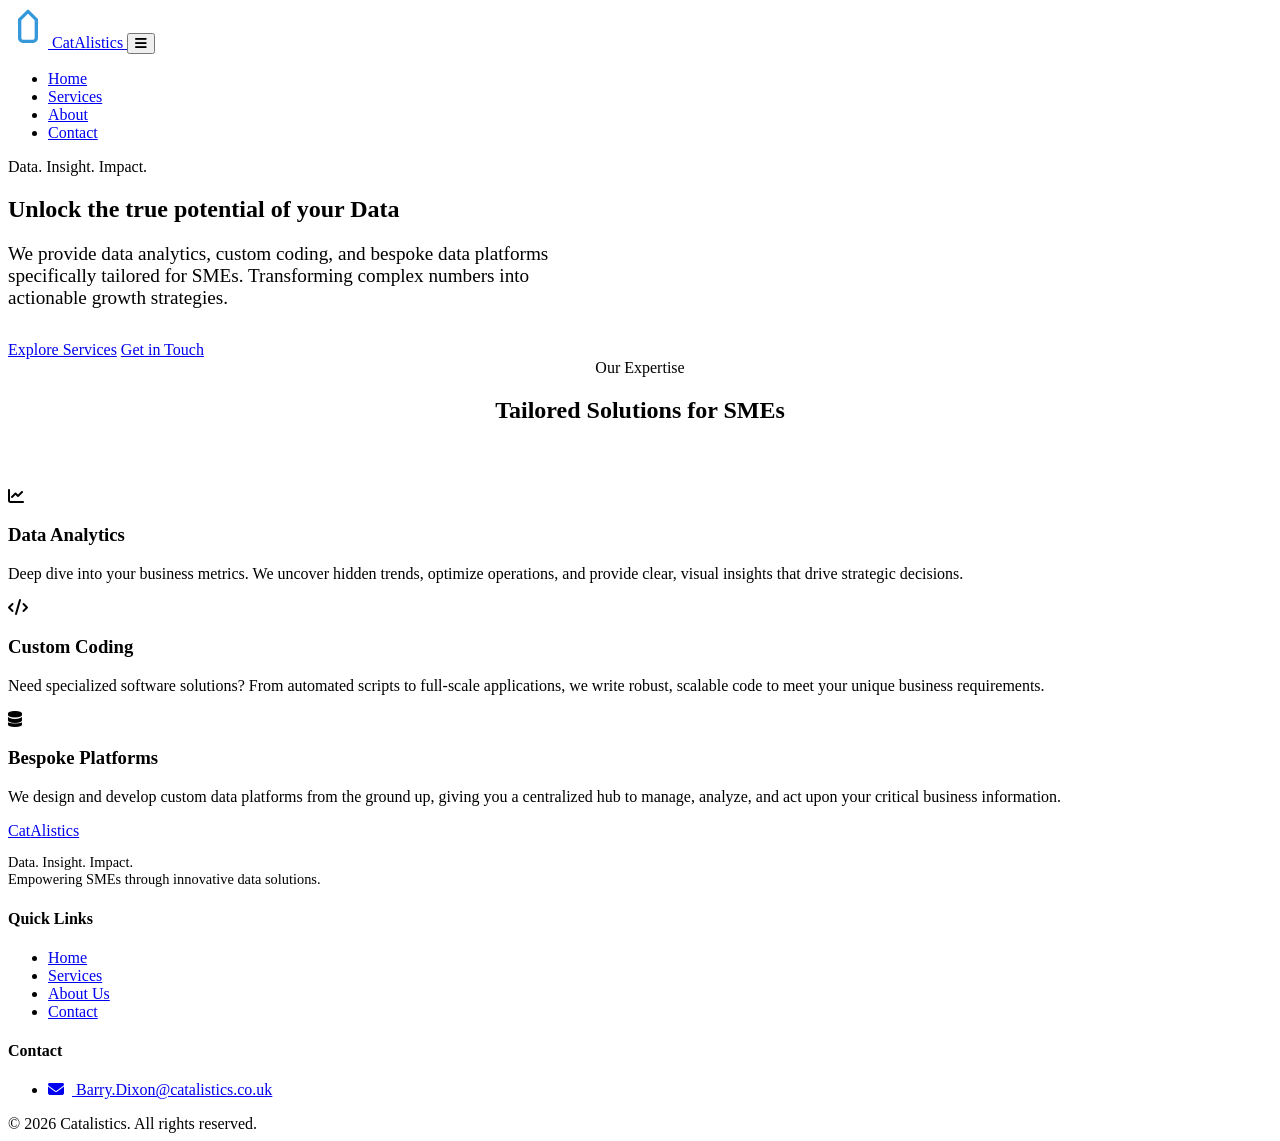
==== index.html @ c57a0eb7 "Create index.html" ====
<!DOCTYPE html>
<html lang="en">
<head>
    <meta charset="UTF-8">
    <meta name="viewport" content="width=device-width, initial-scale=1.0">
    <meta name="description" content="Catalistics - Data Analytics, Coding and Bespoke Data Platforms for SMEs.">
    <title>Catalistics | Data. Insight. Impact.</title>
    <!-- FontAwesome for Icons -->
    <link rel="stylesheet" href="https://cdnjs.cloudflare.com/ajax/libs/font-awesome/6.4.0/css/all.min.css">
    <!-- Custom CSS -->
    <link rel="stylesheet" href="assets/css/style.css">
</head>
<body>
    <header>
        <div class="container nav-container">
            <a href="index.html" class="logo">
                <img src="assets/img/logo.png" alt="Catalistics Logo" onerror="this.src='[data-uri]'">
                Cat<span>A</span>listics
            </a>
            <button class="mobile-menu-btn" aria-label="Toggle navigation">
                <i class="fas fa-bars"></i>
            </button>
            <ul class="nav-links">
                <li><a href="index.html">Home</a></li>
                <li><a href="services.html">Services</a></li>
                <li><a href="about.html">About</a></li>
                <li><a href="contact.html">Contact</a></li>
            </ul>
        </div>
    </header>

    <main>
        <!-- Hero Section -->
        <section class="hero">
            <div class="container">
                <div class="hero-content">
                    <span class="hero-subtitle">Data. Insight. Impact.</span>
                    <h1>Unlock the true potential of your <span class="highlight">Data</span></h1>
                    <p style="font-size: 1.2rem; margin-bottom: 2rem; max-width: 600px;">
                        We provide data analytics, custom coding, and bespoke data platforms specifically tailored for SMEs. Transforming complex numbers into actionable growth strategies.
                    </p>
                    <div class="hero-buttons">
                        <a href="services.html" class="btn btn-primary">Explore Services</a>
                        <a href="contact.html" class="btn btn-outline">Get in Touch</a>
                    </div>
                </div>
            </div>
        </section>

        <!-- Features Overview Section -->
        <section class="section">
            <div class="container">
                <div style="text-align: center; margin-bottom: 4rem;">
                    <span class="hero-subtitle" style="justify-content: center; display: flex;">Our Expertise</span>
                    <h2>Tailored Solutions for SMEs</h2>
                </div>
                
                <div class="features-grid">
                    <div class="feature-card">
                        <div class="feature-icon">
                            <i class="fas fa-chart-line"></i>
                        </div>
                        <h3>Data Analytics</h3>
                        <p>Deep dive into your business metrics. We uncover hidden trends, optimize operations, and provide clear, visual insights that drive strategic decisions.</p>
                    </div>
                    
                    <div class="feature-card">
                        <div class="feature-icon">
                            <i class="fas fa-code"></i>
                        </div>
                        <h3>Custom Coding</h3>
                        <p>Need specialized software solutions? From automated scripts to full-scale applications, we write robust, scalable code to meet your unique business requirements.</p>
                    </div>
                    
                    <div class="feature-card">
                        <div class="feature-icon">
                            <i class="fas fa-database"></i>
                        </div>
                        <h3>Bespoke Platforms</h3>
                        <p>We design and develop custom data platforms from the ground up, giving you a centralized hub to manage, analyze, and act upon your critical business information.</p>
                    </div>
                </div>
            </div>
        </section>
    </main>

    <footer>
        <div class="container">
            <div class="footer-content">
                <div class="footer-col">
                    <a href="index.html" class="logo" style="margin-bottom: 1rem;">Cat<span>A</span>listics</a>
                    <p style="font-size: 0.9rem;">Data. Insight. Impact.<br>Empowering SMEs through innovative data solutions.</p>
                </div>
                <div class="footer-col">
                    <h4>Quick Links</h4>
                    <ul class="footer-links">
                        <li><a href="index.html">Home</a></li>
                        <li><a href="services.html">Services</a></li>
                        <li><a href="about.html">About Us</a></li>
                        <li><a href="contact.html">Contact</a></li>
                    </ul>
                </div>
                <div class="footer-col">
                    <h4>Contact</h4>
                    <ul class="footer-links">
                        <li><a href="mailto:Barry.Dixon@catalistics.co.uk"><i class="fas fa-envelope" style="margin-right: 8px;"></i> Barry.Dixon@catalistics.co.uk</a></li>
                    </ul>
                </div>
            </div>
            <div class="footer-bottom">
                &copy; <script>document.write(new Date().getFullYear())</script> Catalistics. All rights reserved.
            </div>
        </div>
    </footer>

    <!-- Custom JS -->
    <script src="assets/js/script.js"></script>
</body>
</html>
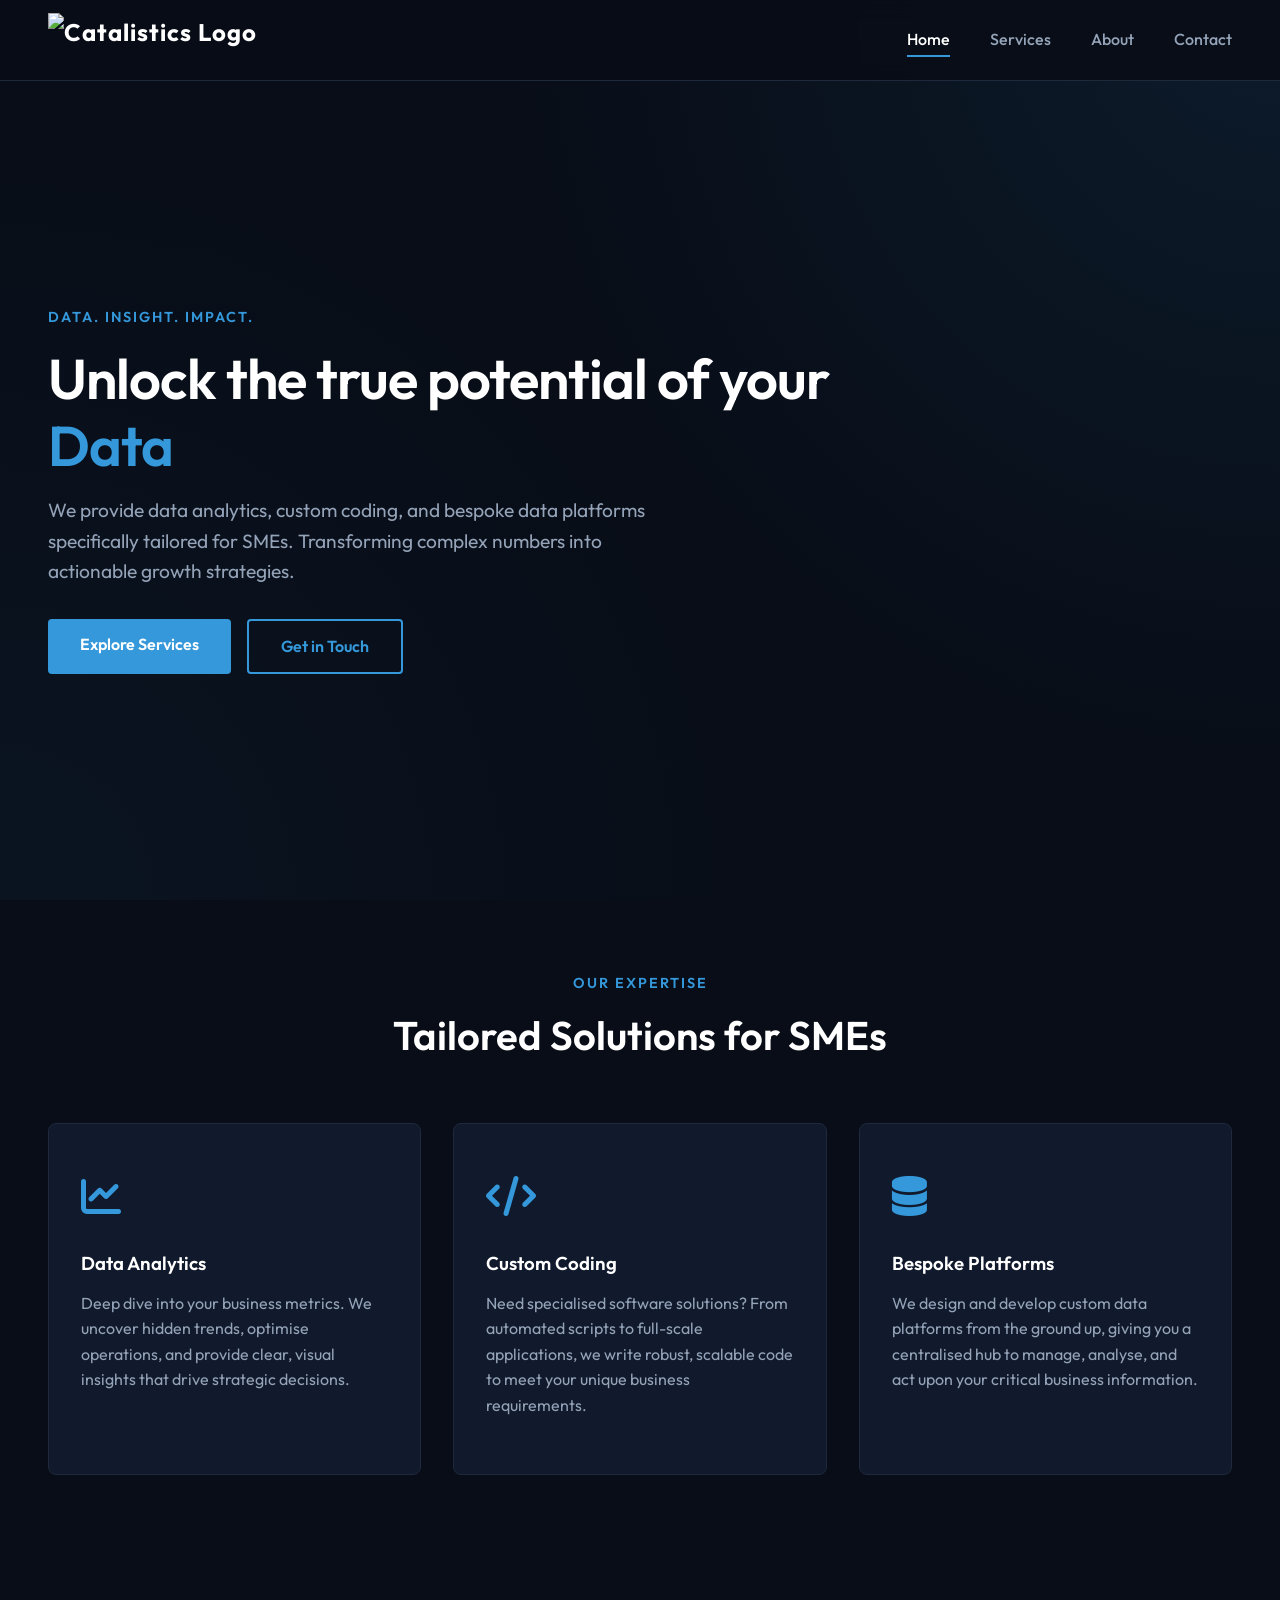
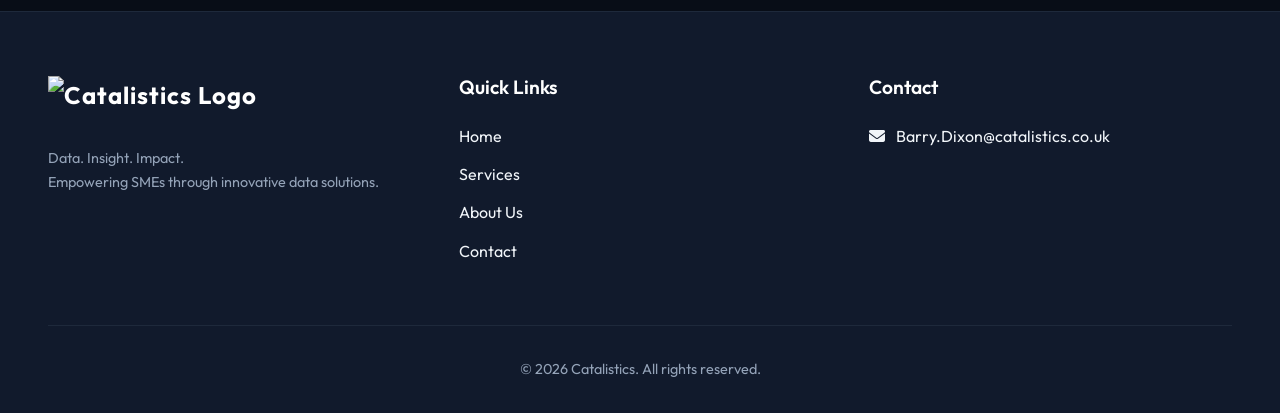
==== commit d3d59159: "Update index.html" ====
--- a/index.html
+++ b/index.html
@@ -14,8 +14,7 @@
     <header>
         <div class="container nav-container">
             <a href="index.html" class="logo">
-                <img src="assets/img/logo.png" alt="Catalistics Logo" onerror="this.src='[data-uri]'">
-                Cat<span>A</span>listics
+                <img src="assets/img/logo.png" alt="Catalistics Logo">
             </a>
             <button class="mobile-menu-btn" aria-label="Toggle navigation">
                 <i class="fas fa-bars"></i>
@@ -61,7 +60,7 @@
                             <i class="fas fa-chart-line"></i>
                         </div>
                         <h3>Data Analytics</h3>
-                        <p>Deep dive into your business metrics. We uncover hidden trends, optimize operations, and provide clear, visual insights that drive strategic decisions.</p>
+                        <p>Deep dive into your business metrics. We uncover hidden trends, optimise operations, and provide clear, visual insights that drive strategic decisions.</p>
                     </div>
                     
                     <div class="feature-card">
@@ -69,7 +68,7 @@
                             <i class="fas fa-code"></i>
                         </div>
                         <h3>Custom Coding</h3>
-                        <p>Need specialized software solutions? From automated scripts to full-scale applications, we write robust, scalable code to meet your unique business requirements.</p>
+                        <p>Need specialised software solutions? From automated scripts to full-scale applications, we write robust, scalable code to meet your unique business requirements.</p>
                     </div>
                     
                     <div class="feature-card">
@@ -77,7 +76,7 @@
                             <i class="fas fa-database"></i>
                         </div>
                         <h3>Bespoke Platforms</h3>
-                        <p>We design and develop custom data platforms from the ground up, giving you a centralized hub to manage, analyze, and act upon your critical business information.</p>
+                        <p>We design and develop custom data platforms from the ground up, giving you a centralised hub to manage, analyse, and act upon your critical business information.</p>
                     </div>
                 </div>
             </div>
@@ -88,7 +87,9 @@
         <div class="container">
             <div class="footer-content">
                 <div class="footer-col">
-                    <a href="index.html" class="logo" style="margin-bottom: 1rem;">Cat<span>A</span>listics</a>
+                    <a href="index.html" class="logo" style="margin-bottom: 1rem;">
+                        <img src="assets/img/logo.png" alt="Catalistics Logo">
+                    </a>
                     <p style="font-size: 0.9rem;">Data. Insight. Impact.<br>Empowering SMEs through innovative data solutions.</p>
                 </div>
                 <div class="footer-col">
--- a/assets/css/style.css
+++ b/assets/css/style.css
@@ -0,0 +1,471 @@
+@import url('https://fonts.googleapis.com/css2?family=Outfit:wght@300;400;500;600;700&display=swap');
+
+:root {
+    --color-bg: #080D17;
+    --color-bg-alt: #111A2C;
+    --color-accent: #3498DB;
+    --color-accent-hover: #2980B9;
+    --color-text: #F1F5F9;
+    --color-text-muted: #94A3B8;
+    --color-border: #1E293B;
+    
+    --font-primary: 'Outfit', sans-serif;
+    
+    --transition: all 0.3s ease;
+}
+
+* {
+    margin: 0;
+    padding: 0;
+    box-sizing: border-box;
+}
+
+body {
+    font-family: var(--font-primary);
+    background-color: var(--color-bg);
+    color: var(--color-text);
+    line-height: 1.6;
+    overflow-x: hidden;
+}
+
+a {
+    color: var(--color-text);
+    text-decoration: none;
+    transition: var(--transition);
+}
+
+a:hover {
+    color: var(--color-accent);
+}
+
+ul {
+    list-style: none;
+}
+
+/* Typography */
+h1, h2, h3, h4, h5, h6 {
+    font-weight: 600;
+    line-height: 1.2;
+    margin-bottom: 1rem;
+    color: #ffffff;
+}
+
+h1 {
+    font-size: 3.5rem;
+    letter-spacing: -1px;
+}
+
+h2 {
+    font-size: 2.5rem;
+}
+
+p {
+    margin-bottom: 1rem;
+    color: var(--color-text-muted);
+}
+
+.highlight {
+    color: var(--color-accent);
+}
+
+/* Layout */
+.container {
+    max-width: 1600px;
+    width: 95%;
+    margin: 0 auto;
+    padding: 0 1rem;
+}
+
+.section {
+    padding: 4.5rem 0;
+}
+
+/* Header & Nav */
+header {
+    background-color: rgba(8, 13, 23, 0.9);
+    backdrop-filter: blur(10px);
+    position: fixed;
+    width: 100%;
+    top: 0;
+    z-index: 1000;
+    border-bottom: 1px solid var(--color-border);
+}
+
+.nav-container {
+    display: flex;
+    justify-content: space-between;
+    align-items: center;
+    height: 80px;
+}
+
+.logo {
+    display: flex;
+    align-items: center;
+    gap: 10px;
+    font-size: 1.5rem;
+    font-weight: 700;
+    letter-spacing: 1px;
+    color: #fff !important;
+}
+
+.logo span {
+    color: var(--color-accent);
+}
+
+.logo img {
+    height: 55px;
+    width: auto;
+}
+
+.nav-links {
+    display: flex;
+    gap: 2.5rem;
+}
+
+.nav-links li a {
+    font-weight: 500;
+    font-size: 1rem;
+    padding: 0.5rem 0;
+    position: relative;
+    color: var(--color-text-muted);
+}
+
+.nav-links li a:hover,
+.nav-links li a.active {
+    color: #fff;
+}
+
+.nav-links li a::after {
+    content: '';
+    position: absolute;
+    width: 0;
+    height: 2px;
+    bottom: 0;
+    left: 0;
+    background-color: var(--color-accent);
+    transition: var(--transition);
+}
+
+.nav-links li a:hover::after,
+.nav-links li a.active::after {
+    width: 100%;
+}
+
+.mobile-menu-btn {
+    display: none;
+    background: none;
+    border: none;
+    color: var(--color-text);
+    font-size: 1.5rem;
+    cursor: pointer;
+}
+
+/* Buttons */
+.btn {
+    display: inline-block;
+    padding: 0.8rem 2rem;
+    border-radius: 4px;
+    font-weight: 600;
+    text-align: center;
+    cursor: pointer;
+    transition: var(--transition);
+    border: none;
+    font-family: var(--font-primary);
+}
+
+.btn-primary {
+    background-color: var(--color-accent);
+    color: #fff;
+}
+
+.btn-primary:hover {
+    background-color: var(--color-accent-hover);
+    color: #fff;
+    transform: translateY(-2px);
+    box-shadow: 0 10px 20px rgba(52, 152, 219, 0.2);
+}
+
+.btn-outline {
+    background-color: transparent;
+    border: 2px solid var(--color-accent);
+    color: var(--color-accent);
+}
+
+.btn-outline:hover {
+    background-color: var(--color-accent);
+    color: #fff;
+}
+
+/* Hero Section */
+.hero {
+    min-height: 100vh;
+    display: flex;
+    align-items: center;
+    padding-top: 80px;
+    background: radial-gradient(circle at top right, rgba(52,152,219,0.1) 0%, transparent 50%),
+                radial-gradient(circle at bottom left, rgba(52,152,219,0.05) 0%, transparent 50%);
+}
+
+.hero-content {
+    max-width: 800px;
+}
+
+.hero-subtitle {
+    text-transform: uppercase;
+    letter-spacing: 2px;
+    font-size: 0.9rem;
+    color: var(--color-accent);
+    font-weight: 600;
+    margin-bottom: 1rem;
+    display: block;
+}
+
+.hero-buttons {
+    display: flex;
+    gap: 1rem;
+    margin-top: 2rem;
+}
+
+/* Features / Services Preview */
+.features-grid {
+    display: grid;
+    grid-template-columns: repeat(auto-fit, minmax(300px, 1fr));
+    gap: 2rem;
+    margin-top: 3rem;
+}
+
+.feature-card {
+    background-color: var(--color-bg-alt);
+    border: 1px solid var(--color-border);
+    border-radius: 8px;
+    padding: 2.5rem 2rem;
+    transition: var(--transition);
+    height: 100%;
+    display: flex;
+    flex-direction: column;
+}
+
+.feature-card:hover {
+    transform: translateY(-5px);
+    border-color: var(--color-accent);
+    box-shadow: 0 10px 30px rgba(0,0,0,0.5);
+}
+
+.feature-icon {
+    font-size: 2.5rem;
+    color: var(--color-accent);
+    margin-bottom: 1.5rem;
+}
+
+.feature-card p {
+    flex-grow: 1;
+}
+
+/* Services Page */
+.page-header {
+    padding: 12rem 0 6rem;
+    text-align: center;
+    background: linear-gradient(to bottom, var(--color-bg-alt), var(--color-bg));
+    border-bottom: 1px solid var(--color-border);
+}
+
+.service-detail {
+    display: flex;
+    align-items: center;
+    gap: 4rem;
+    margin-bottom: 6rem;
+}
+
+.service-detail:nth-child(even) {
+    flex-direction: row-reverse;
+}
+
+.service-text {
+    flex: 1;
+}
+
+.service-visual {
+    flex: 1;
+    background: var(--color-bg-alt);
+    height: 300px;
+    border-radius: 8px;
+    border: 1px solid var(--color-border);
+    display: flex;
+    align-items: center;
+    justify-content: center;
+    font-size: 4rem;
+    color: var(--color-accent);
+    box-shadow: 0 20px 40px rgba(0,0,0,0.2);
+    overflow: hidden;
+    position: relative;
+}
+
+.service-visual::before {
+    content: '';
+    position: absolute;
+    width: 200%;
+    height: 200%;
+    background: radial-gradient(circle, rgba(52,152,219,0.1) 0%, transparent 60%);
+    animation: rotate 10s linear infinite;
+}
+
+@keyframes rotate {
+    0% { transform: rotate(0deg); }
+    100% { transform: rotate(360deg); }
+}
+
+/* Contact Page */
+.contact-grid {
+    display: grid;
+    grid-template-columns: 1fr 1fr;
+    gap: 4rem;
+}
+
+.contact-info {
+    padding-right: 2rem;
+}
+
+.contact-item {
+    margin-bottom: 2rem;
+}
+
+.contact-item h4 {
+    margin-bottom: 0.5rem;
+    font-size: 1.2rem;
+    color: #fff;
+}
+
+.contact-form {
+    background-color: var(--color-bg-alt);
+    padding: 3rem;
+    border-radius: 8px;
+    border: 1px solid var(--color-border);
+}
+
+.form-group {
+    margin-bottom: 1.5rem;
+}
+
+.form-group label {
+    display: block;
+    margin-bottom: 0.5rem;
+    font-weight: 500;
+}
+
+.form-control {
+    width: 100%;
+    padding: 0.8rem 1rem;
+    background-color: var(--color-bg);
+    border: 1px solid var(--color-border);
+    border-radius: 4px;
+    color: var(--color-text);
+    font-family: var(--font-primary);
+    transition: var(--transition);
+}
+
+.form-control:focus {
+    outline: none;
+    border-color: var(--color-accent);
+    box-shadow: 0 0 0 2px rgba(52, 152, 219, 0.2);
+}
+
+textarea.form-control {
+    resize: vertical;
+    min-height: 150px;
+}
+
+.form-status {
+    margin-top: 1rem;
+    padding: 1rem;
+    border-radius: 4px;
+    display: none;
+    font-weight: 500;
+}
+.form-status.success {
+    display: block;
+    background-color: rgba(46, 204, 113, 0.1);
+    color: #2ecc71;
+    border: 1px solid rgba(46, 204, 113, 0.3);
+}
+.form-status.error {
+    display: block;
+    background-color: rgba(231, 76, 60, 0.1);
+    color: #e74c3c;
+    border: 1px solid rgba(231, 76, 60, 0.3);
+}
+
+/* Footer */
+footer {
+    background-color: var(--color-bg-alt);
+    padding: 4rem 0 2rem;
+    border-top: 1px solid var(--color-border);
+    margin-top: 4rem;
+}
+
+.footer-content {
+    display: grid;
+    grid-template-columns: repeat(auto-fit, minmax(200px, 1fr));
+    gap: 3rem;
+    margin-bottom: 3rem;
+}
+
+.footer-col h4 {
+    font-size: 1.2rem;
+    margin-bottom: 1.5rem;
+    color: #fff;
+}
+
+.footer-links li {
+    margin-bottom: 0.8rem;
+}
+
+.footer-bottom {
+    text-align: center;
+    padding-top: 2rem;
+    border-top: 1px solid var(--color-border);
+    color: var(--color-text-muted);
+    font-size: 0.9rem;
+}
+
+/* Responsive */
+@media (max-width: 768px) {
+    h1 {
+        font-size: 2.5rem;
+    }
+    h2 {
+        font-size: 2rem;
+    }
+    .mobile-menu-btn {
+        display: block;
+    }
+    .nav-links {
+        position: fixed;
+        top: 80px;
+        left: -100%;
+        width: 100%;
+        height: calc(100vh - 80px);
+        background-color: var(--color-bg);
+        flex-direction: column;
+        align-items: center;
+        justify-content: center;
+        transition: var(--transition);
+        z-index: 999;
+    }
+    .nav-links.active {
+        left: 0;
+    }
+    .hero {
+        padding-top: 100px;
+        text-align: center;
+    }
+    .hero-buttons {
+        justify-content: center;
+    }
+    .service-detail, .service-detail:nth-child(even) {
+        flex-direction: column;
+        gap: 2rem;
+    }
+    .contact-grid {
+        grid-template-columns: 1fr;
+    }
+}
